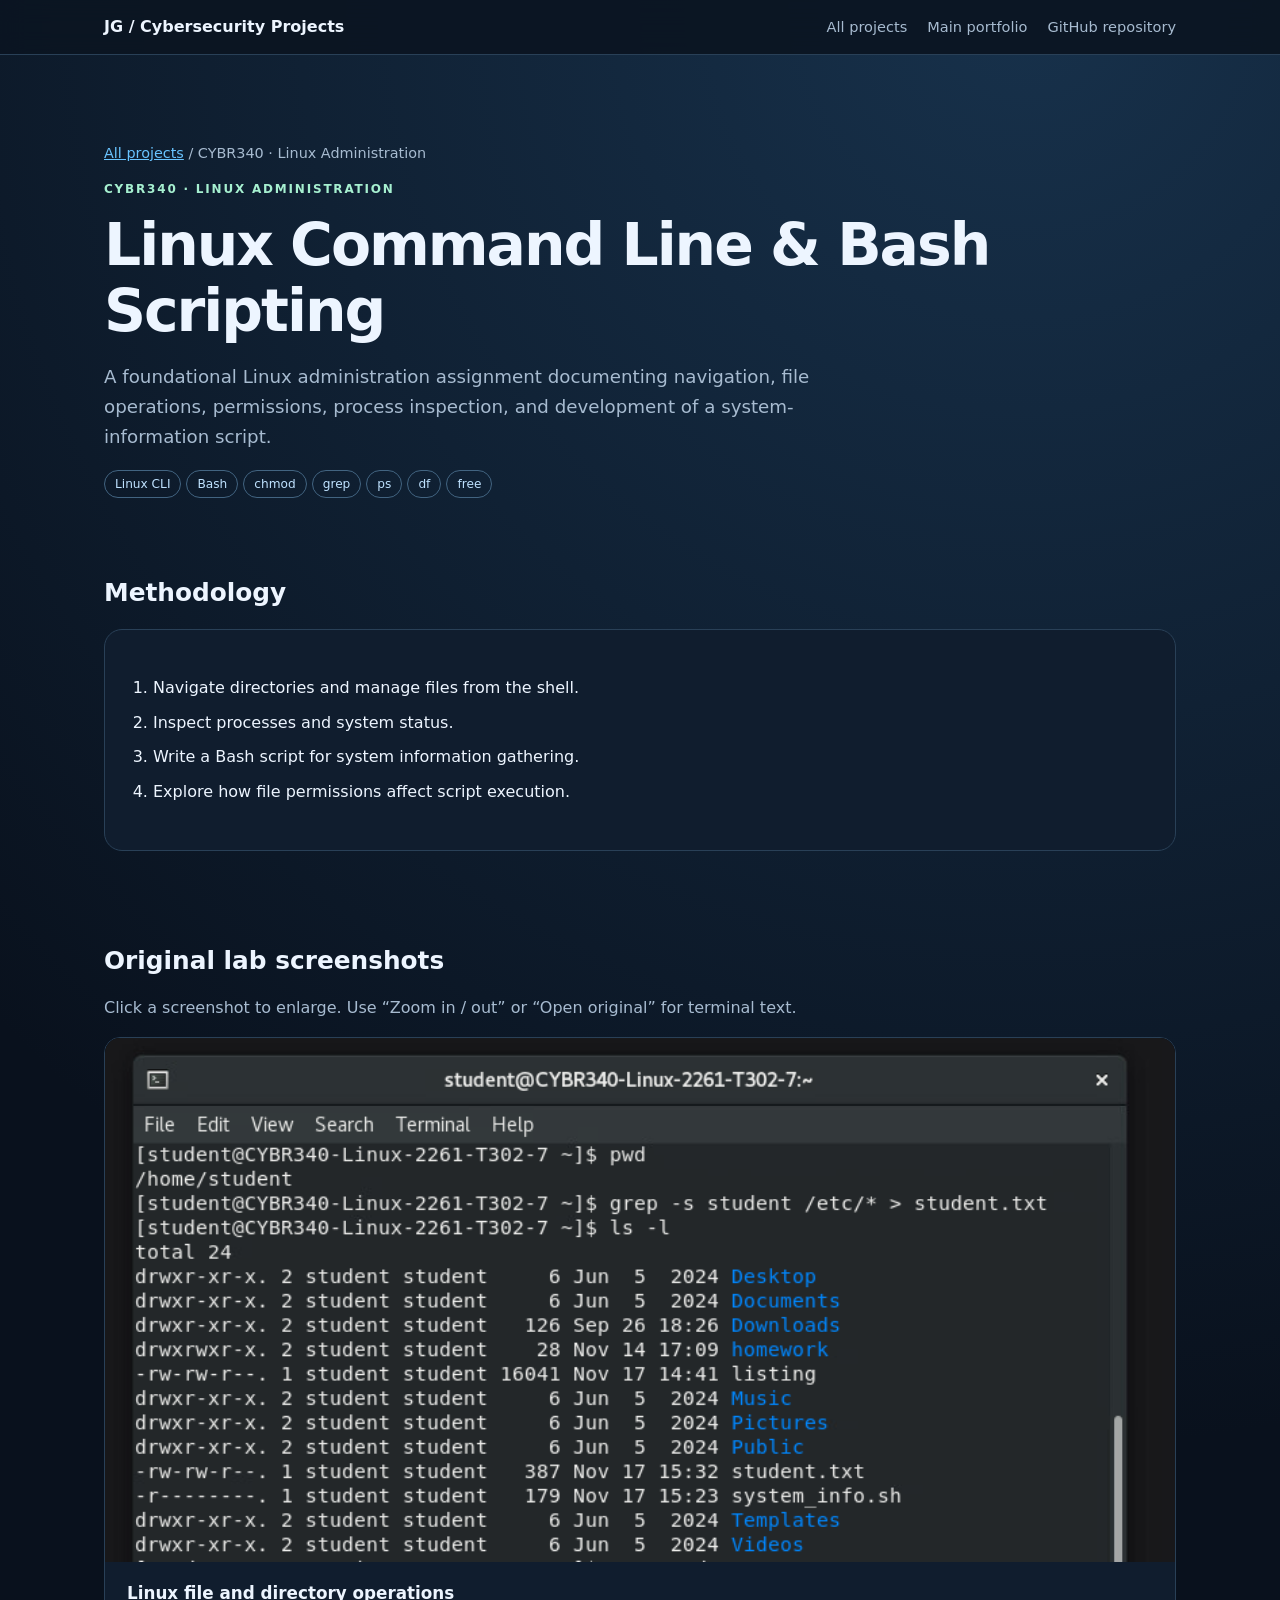
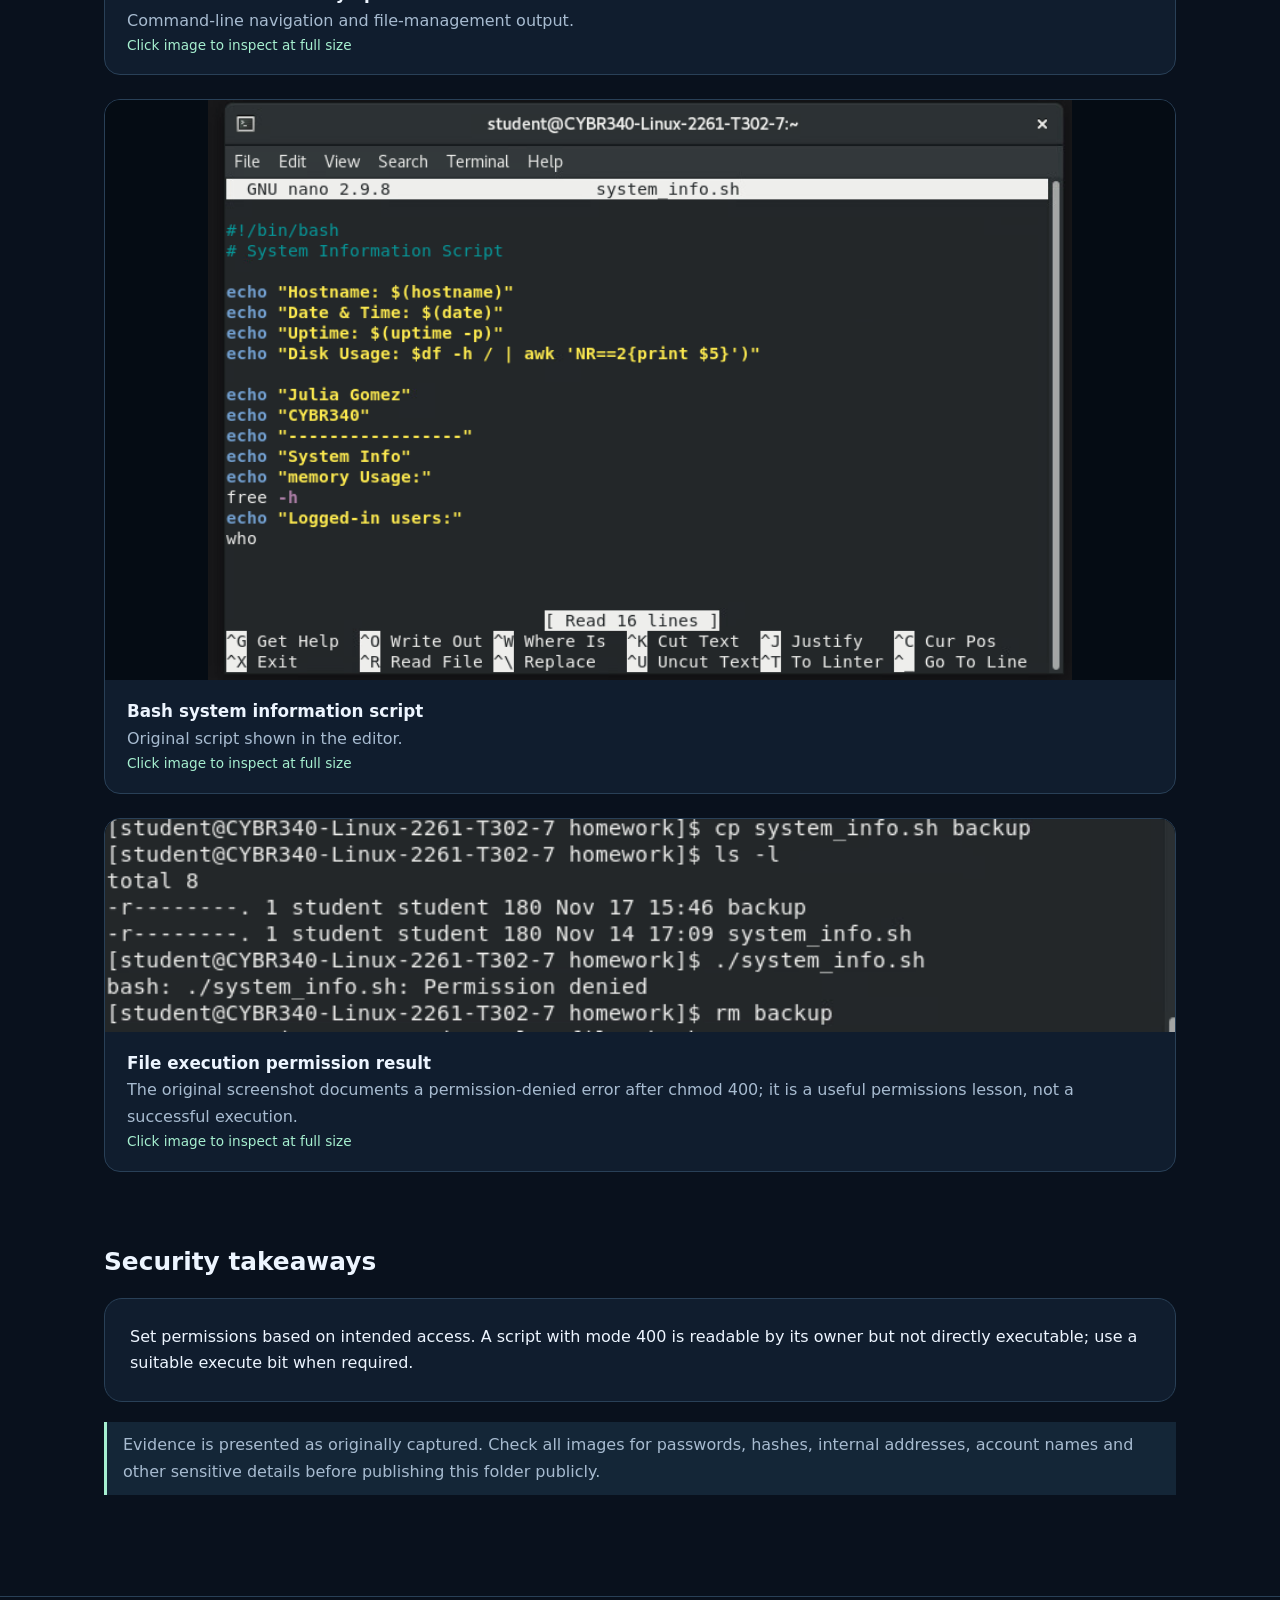
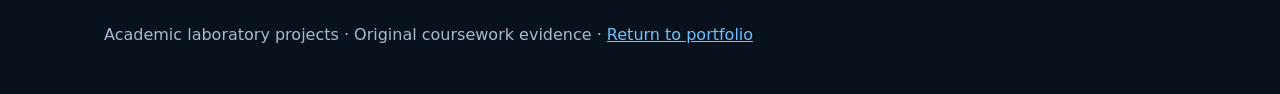
==== portfolio-v2/bash.html @ 3b56a8a0 "Add files via upload Add redesigned cybersecurity portfolio with zoomable lab screenshots" ====
<!doctype html><html lang="en"><head><meta charset="utf-8"><meta name="viewport" content="width=device-width,initial-scale=1"><meta name="description" content="Cybersecurity academic lab case studies and technical evidence"><title>Linux Command Line &amp; Bash Scripting | Cybersecurity Projects</title><link rel="stylesheet" href="style.css"></head><body><header class="nav"><div class="wrap"><a class="brand" href="index.html">JG / Cybersecurity Projects</a><nav class="navlinks"><a href="index.html">All projects</a><a href="../index.html">Main portfolio</a><a href="https://github.com/SimplyJuice/cybersecurity-portfolio">GitHub repository</a></nav></div></header><main class="wrap"><section class="hero"><p class="crumb"><a href="index.html">All projects</a> / CYBR340 · Linux Administration</p><div class="eyebrow">CYBR340 · Linux Administration</div><h1>Linux Command Line &amp; Bash Scripting</h1><p class="lead">A foundational Linux administration assignment documenting navigation, file operations, permissions, process inspection, and development of a system-information script.</p><div><span class="pill">Linux CLI</span><span class="pill">Bash</span><span class="pill">chmod</span><span class="pill">grep</span><span class="pill">ps</span><span class="pill">df</span><span class="pill">free</span></div></section><section class="section"><h2>Methodology</h2><div class="panel"><ol class="steps"><li>Navigate directories and manage files from the shell.</li><li>Inspect processes and system status.</li><li>Write a Bash script for system information gathering.</li><li>Explore how file permissions affect script execution.</li></ol></div></section><section class="section"><h2>Original lab screenshots</h2><p class="muted">Click a screenshot to enlarge. Use “Zoom in / out” or “Open original” for terminal text.</p><div class="gallery"><figure class="figure"><button type="button" data-full="screenshots/bash-files.png" data-title="Linux file and directory operations" aria-label="Enlarge Linux file and directory operations"><img loading="lazy" src="screenshots/bash-files.png" alt="Linux file and directory operations"></button><figcaption><strong>Linux file and directory operations</strong>Command-line navigation and file-management output.<div class="hint">Click image to inspect at full size</div></figcaption></figure><figure class="figure"><button type="button" data-full="screenshots/bash-script.png" data-title="Bash system information script" aria-label="Enlarge Bash system information script"><img loading="lazy" src="screenshots/bash-script.png" alt="Bash system information script"></button><figcaption><strong>Bash system information script</strong>Original script shown in the editor.<div class="hint">Click image to inspect at full size</div></figcaption></figure><figure class="figure"><button type="button" data-full="screenshots/bash-permission.png" data-title="File execution permission result" aria-label="Enlarge File execution permission result"><img loading="lazy" src="screenshots/bash-permission.png" alt="File execution permission result"></button><figcaption><strong>File execution permission result</strong>The original screenshot documents a permission-denied error after chmod 400; it is a useful permissions lesson, not a successful execution.<div class="hint">Click image to inspect at full size</div></figcaption></figure></div></section><section class="section"><h2>Security takeaways</h2><div class="panel">Set permissions based on intended access. A script with mode 400 is readable by its owner but not directly executable; use a suitable execute bit when required.</div><p class="note">Evidence is presented as originally captured. Check all images for passwords, hashes, internal addresses, account names and other sensitive details before publishing this folder publicly.</p></section></main><footer><div class="wrap">Academic laboratory projects · Original coursework evidence · <a href="../index.html">Return to portfolio</a></div></footer><div class="viewer" id="viewer" role="dialog" aria-modal="true" aria-label="Screenshot viewer" hidden><div class="viewerbar"><strong id="viewtitle">Screenshot</strong><button type="button" data-zoom>Zoom in / out</button><a id="original" href="#" target="_blank" rel="noopener">Open original</a><button type="button" data-close>Close ×</button></div><div class="viewerarea"><img alt="" src="" /></div></div><script src="viewer.js" defer></script></body></html>
---- portfolio-v2/style.css ----
:root{color-scheme:dark;--bg:#09111d;--panel:#101d2e;--panel2:#15253a;--line:#294057;--text:#edf5ff;--muted:#a7bbd0;--accent:#69c4ff;--accent2:#a6f0d0}*{box-sizing:border-box}html{scroll-behavior:smooth}body{margin:0;background:radial-gradient(circle at 80% 0%,#17314b 0%,transparent 42%),var(--bg);color:var(--text);font:16px/1.65 system-ui,-apple-system,Segoe UI,sans-serif}a{color:var(--accent)}a:hover{color:#fff}.wrap{max-width:1120px;margin:auto;padding:0 24px}.nav{border-bottom:1px solid var(--line);background:#0b1522ed;position:sticky;top:0;z-index:5;backdrop-filter:blur(12px)}.nav .wrap{display:flex;align-items:center;justify-content:space-between;gap:12px;padding-top:14px;padding-bottom:14px}.brand{font-weight:800;text-decoration:none;color:var(--text)}.navlinks{display:flex;gap:20px;flex-wrap:wrap}.navlinks a{text-decoration:none;color:var(--muted);font-size:.91rem}.hero{padding:72px 0 42px}.eyebrow{text-transform:uppercase;letter-spacing:.15em;font-size:.75rem;color:var(--accent2);font-weight:750}h1{font-size:clamp(2rem,5vw,3.65rem);line-height:1.13;letter-spacing:-.035em;margin:12px 0 18px}h2{font-size:1.55rem;line-height:1.25;margin:0 0 18px}h3{font-size:1.12rem;margin:0 0 8px}.lead{font-size:1.14rem;color:var(--muted);max-width:780px}.section{padding:30px 0 45px}.grid{display:grid;grid-template-columns:repeat(2,minmax(0,1fr));gap:18px}.card{display:block;text-decoration:none;color:var(--text);background:var(--panel);border:1px solid var(--line);border-radius:18px;padding:25px;transition:transform .15s,border-color .15s}.card:hover{transform:translateY(-3px);border-color:var(--accent)}.card p,.muted{color:var(--muted)}.pill{display:inline-block;border:1px solid #426481;color:#bfe2ff;padding:3px 10px;border-radius:99px;font-size:.76rem;margin:0 5px 8px 0}.crumb{color:var(--muted);font-size:.9rem}.panel{background:var(--panel);border:1px solid var(--line);border-radius:18px;padding:25px;margin:20px 0}.steps{padding-left:23px}.steps li{padding:4px 0}.gallery{display:grid;grid-template-columns:1fr;gap:24px}.figure{margin:0;background:var(--panel);border:1px solid var(--line);border-radius:16px;overflow:hidden}.figure button{display:block;width:100%;padding:0;border:0;background:#050c14;cursor:zoom-in}.figure img{display:block;width:100%;max-height:580px;object-fit:contain}.figure figcaption{padding:18px 22px;color:var(--muted)}.figure figcaption strong{display:block;color:var(--text);font-size:1.05rem}.hint{font-size:.85rem;color:var(--accent2)}footer{border-top:1px solid var(--line);color:var(--muted);padding:25px 0 45px;margin-top:40px}.viewer[hidden]{display:none}.viewer{position:fixed;inset:0;z-index:100;background:#02060bf2;display:flex;flex-direction:column}.viewerbar{display:flex;align-items:center;gap:12px;padding:12px 18px;background:#101a28}.viewerbar strong{margin-right:auto;font-size:.9rem}.viewerbar button,.viewerbar a{border:1px solid #52667e;border-radius:8px;background:#20334a;color:#fff;padding:8px 12px;text-decoration:none;cursor:pointer;font:inherit}.viewerarea{overflow:auto;flex:1;display:flex;align-items:flex-start;justify-content:center;padding:24px}.viewerarea img{display:block;max-width:100%;height:auto;object-fit:contain}.viewerarea.zoomed img{max-width:none;width:auto;min-width:1200px;cursor:zoom-out}.note{border-left:3px solid var(--accent2);padding:10px 16px;background:#142637;color:var(--muted)}@media(max-width:680px){.grid{grid-template-columns:1fr}.nav .wrap{align-items:flex-start;flex-direction:column}.hero{padding-top:40px}.viewerbar{flex-wrap:wrap}.viewerarea.zoomed img{min-width:1000px}}
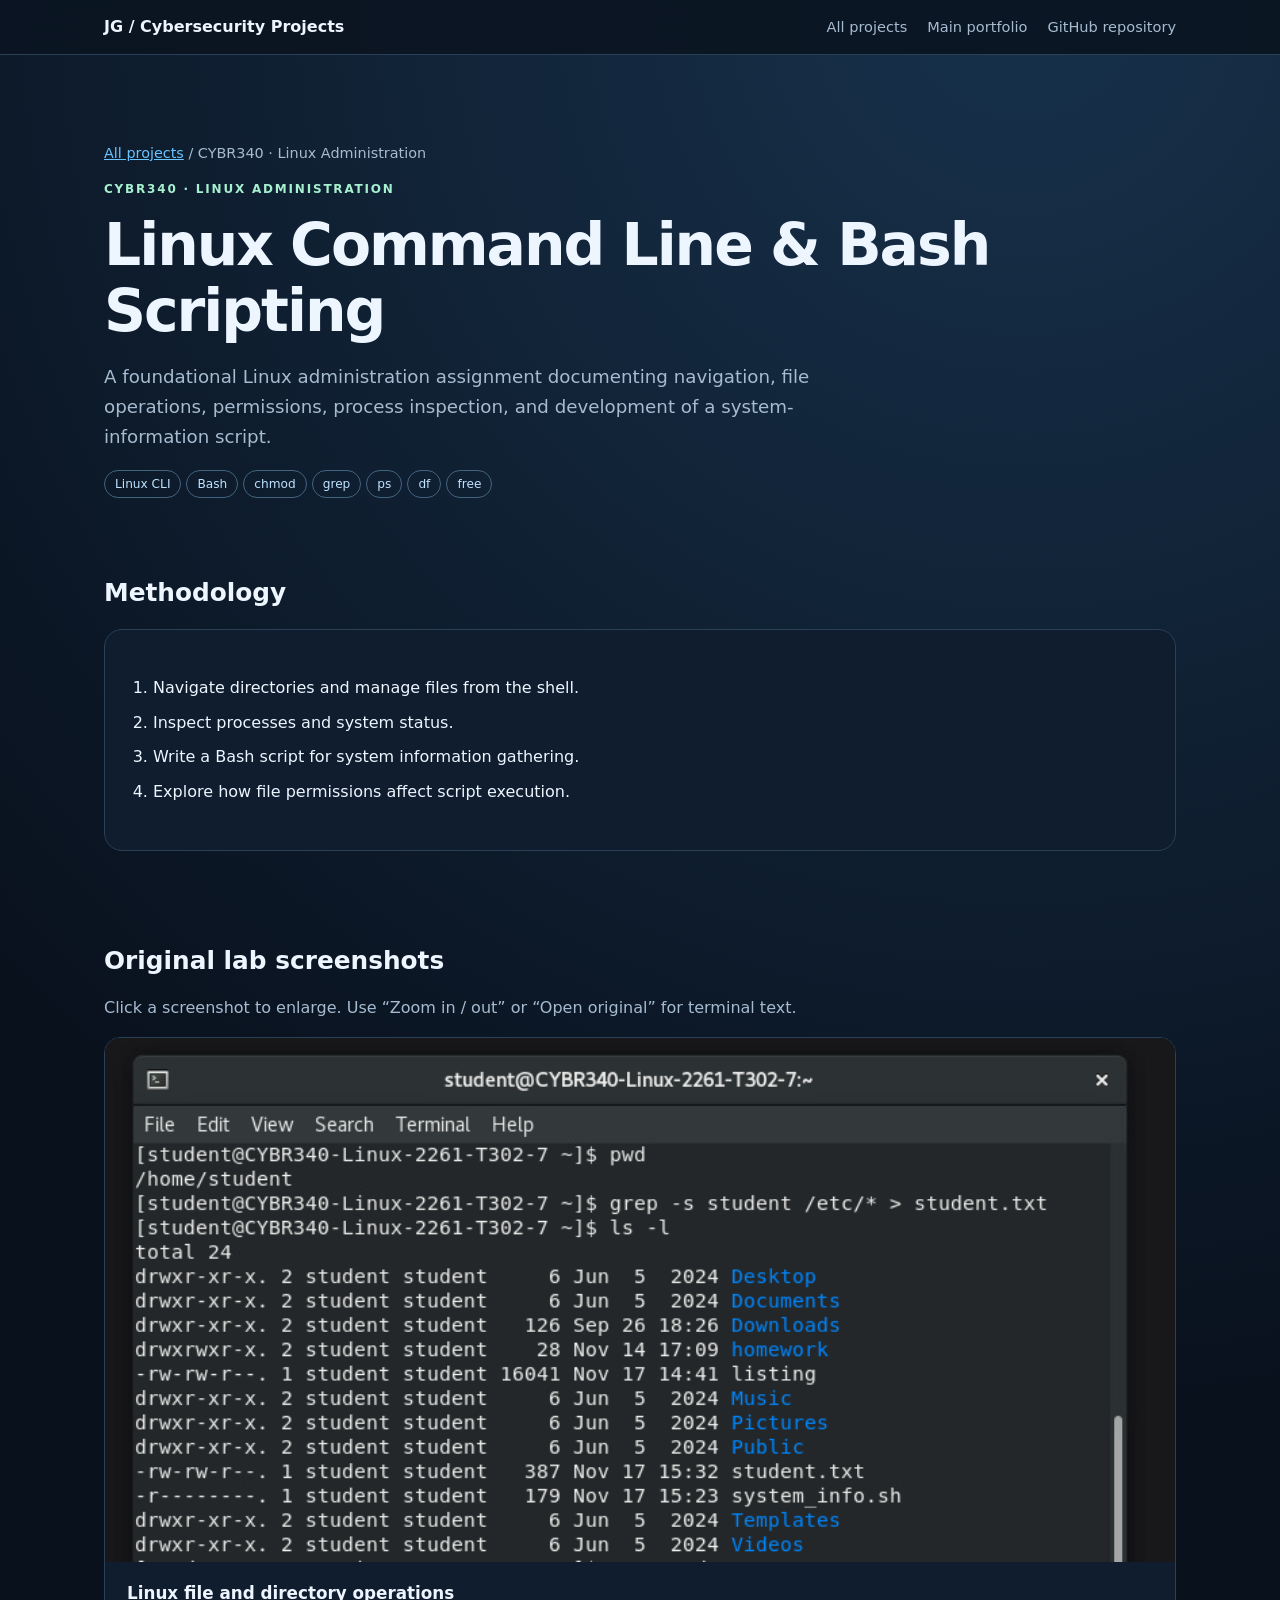
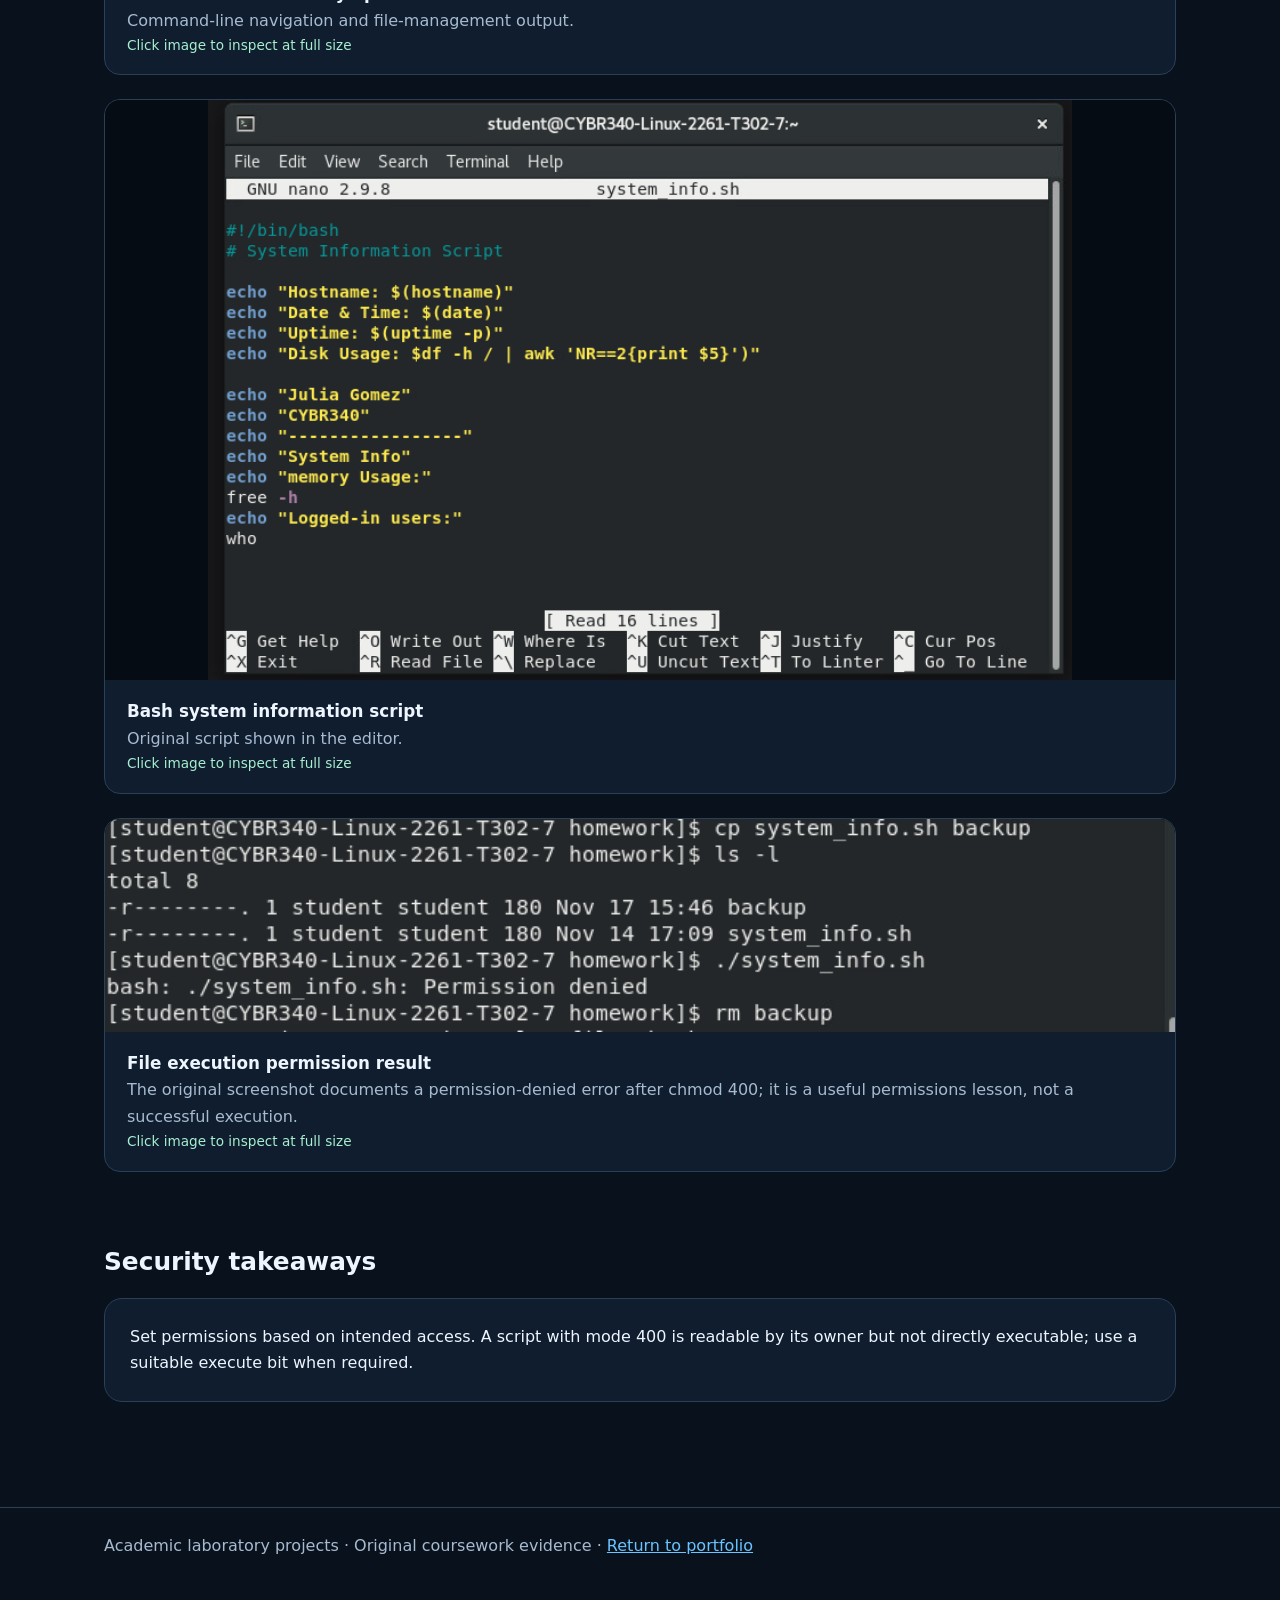
==== commit f1e6c5db: "Update bash.html" ====
--- a/portfolio-v2/bash.html
+++ b/portfolio-v2/bash.html
@@ -1 +1 @@
-<!doctype html><html lang="en"><head><meta charset="utf-8"><meta name="viewport" content="width=device-width,initial-scale=1"><meta name="description" content="Cybersecurity academic lab case studies and technical evidence"><title>Linux Command Line &amp; Bash Scripting | Cybersecurity Projects</title><link rel="stylesheet" href="style.css"></head><body><header class="nav"><div class="wrap"><a class="brand" href="index.html">JG / Cybersecurity Projects</a><nav class="navlinks"><a href="index.html">All projects</a><a href="../index.html">Main portfolio</a><a href="https://github.com/SimplyJuice/cybersecurity-portfolio">GitHub repository</a></nav></div></header><main class="wrap"><section class="hero"><p class="crumb"><a href="index.html">All projects</a> / CYBR340 · Linux Administration</p><div class="eyebrow">CYBR340 · Linux Administration</div><h1>Linux Command Line &amp; Bash Scripting</h1><p class="lead">A foundational Linux administration assignment documenting navigation, file operations, permissions, process inspection, and development of a system-information script.</p><div><span class="pill">Linux CLI</span><span class="pill">Bash</span><span class="pill">chmod</span><span class="pill">grep</span><span class="pill">ps</span><span class="pill">df</span><span class="pill">free</span></div></section><section class="section"><h2>Methodology</h2><div class="panel"><ol class="steps"><li>Navigate directories and manage files from the shell.</li><li>Inspect processes and system status.</li><li>Write a Bash script for system information gathering.</li><li>Explore how file permissions affect script execution.</li></ol></div></section><section class="section"><h2>Original lab screenshots</h2><p class="muted">Click a screenshot to enlarge. Use “Zoom in / out” or “Open original” for terminal text.</p><div class="gallery"><figure class="figure"><button type="button" data-full="screenshots/bash-files.png" data-title="Linux file and directory operations" aria-label="Enlarge Linux file and directory operations"><img loading="lazy" src="screenshots/bash-files.png" alt="Linux file and directory operations"></button><figcaption><strong>Linux file and directory operations</strong>Command-line navigation and file-management output.<div class="hint">Click image to inspect at full size</div></figcaption></figure><figure class="figure"><button type="button" data-full="screenshots/bash-script.png" data-title="Bash system information script" aria-label="Enlarge Bash system information script"><img loading="lazy" src="screenshots/bash-script.png" alt="Bash system information script"></button><figcaption><strong>Bash system information script</strong>Original script shown in the editor.<div class="hint">Click image to inspect at full size</div></figcaption></figure><figure class="figure"><button type="button" data-full="screenshots/bash-permission.png" data-title="File execution permission result" aria-label="Enlarge File execution permission result"><img loading="lazy" src="screenshots/bash-permission.png" alt="File execution permission result"></button><figcaption><strong>File execution permission result</strong>The original screenshot documents a permission-denied error after chmod 400; it is a useful permissions lesson, not a successful execution.<div class="hint">Click image to inspect at full size</div></figcaption></figure></div></section><section class="section"><h2>Security takeaways</h2><div class="panel">Set permissions based on intended access. A script with mode 400 is readable by its owner but not directly executable; use a suitable execute bit when required.</div><p class="note">Evidence is presented as originally captured. Check all images for passwords, hashes, internal addresses, account names and other sensitive details before publishing this folder publicly.</p></section></main><footer><div class="wrap">Academic laboratory projects · Original coursework evidence · <a href="../index.html">Return to portfolio</a></div></footer><div class="viewer" id="viewer" role="dialog" aria-modal="true" aria-label="Screenshot viewer" hidden><div class="viewerbar"><strong id="viewtitle">Screenshot</strong><button type="button" data-zoom>Zoom in / out</button><a id="original" href="#" target="_blank" rel="noopener">Open original</a><button type="button" data-close>Close ×</button></div><div class="viewerarea"><img alt="" src="" /></div></div><script src="viewer.js" defer></script></body></html>+<!doctype html><html lang="en"><head><meta charset="utf-8"><meta name="viewport" content="width=device-width,initial-scale=1"><meta name="description" content="Cybersecurity academic lab case studies and technical evidence"><title>Linux Command Line &amp; Bash Scripting | Cybersecurity Projects</title><link rel="stylesheet" href="style.css"></head><body><header class="nav"><div class="wrap"><a class="brand" href="index.html">JG / Cybersecurity Projects</a><nav class="navlinks"><a href="index.html">All projects</a><a href="../index.html">Main portfolio</a><a href="https://github.com/SimplyJuice/cybersecurity-portfolio">GitHub repository</a></nav></div></header><main class="wrap"><section class="hero"><p class="crumb"><a href="index.html">All projects</a> / CYBR340 · Linux Administration</p><div class="eyebrow">CYBR340 · Linux Administration</div><h1>Linux Command Line &amp; Bash Scripting</h1><p class="lead">A foundational Linux administration assignment documenting navigation, file operations, permissions, process inspection, and development of a system-information script.</p><div><span class="pill">Linux CLI</span><span class="pill">Bash</span><span class="pill">chmod</span><span class="pill">grep</span><span class="pill">ps</span><span class="pill">df</span><span class="pill">free</span></div></section><section class="section"><h2>Methodology</h2><div class="panel"><ol class="steps"><li>Navigate directories and manage files from the shell.</li><li>Inspect processes and system status.</li><li>Write a Bash script for system information gathering.</li><li>Explore how file permissions affect script execution.</li></ol></div></section><section class="section"><h2>Original lab screenshots</h2><p class="muted">Click a screenshot to enlarge. Use “Zoom in / out” or “Open original” for terminal text.</p><div class="gallery"><figure class="figure"><button type="button" data-full="screenshots/bash-files.png" data-title="Linux file and directory operations" aria-label="Enlarge Linux file and directory operations"><img loading="lazy" src="screenshots/bash-files.png" alt="Linux file and directory operations"></button><figcaption><strong>Linux file and directory operations</strong>Command-line navigation and file-management output.<div class="hint">Click image to inspect at full size</div></figcaption></figure><figure class="figure"><button type="button" data-full="screenshots/bash-script.png" data-title="Bash system information script" aria-label="Enlarge Bash system information script"><img loading="lazy" src="screenshots/bash-script.png" alt="Bash system information script"></button><figcaption><strong>Bash system information script</strong>Original script shown in the editor.<div class="hint">Click image to inspect at full size</div></figcaption></figure><figure class="figure"><button type="button" data-full="screenshots/bash-permission.png" data-title="File execution permission result" aria-label="Enlarge File execution permission result"><img loading="lazy" src="screenshots/bash-permission.png" alt="File execution permission result"></button><figcaption><strong>File execution permission result</strong>The original screenshot documents a permission-denied error after chmod 400; it is a useful permissions lesson, not a successful execution.<div class="hint">Click image to inspect at full size</div></figcaption></figure></div></section><section class="section"><h2>Security takeaways</h2><div class="panel">Set permissions based on intended access. A script with mode 400 is readable by its owner but not directly executable; use a suitable execute bit when required.</div></section></main><footer><div class="wrap">Academic laboratory projects · Original coursework evidence · <a href="../index.html">Return to portfolio</a></div></footer><div class="viewer" id="viewer" role="dialog" aria-modal="true" aria-label="Screenshot viewer" hidden><div class="viewerbar"><strong id="viewtitle">Screenshot</strong><button type="button" data-zoom>Zoom in / out</button><a id="original" href="#" target="_blank" rel="noopener">Open original</a><button type="button" data-close>Close ×</button></div><div class="viewerarea"><img alt="" src="" /></div></div><script src="viewer.js" defer></script></body></html>
